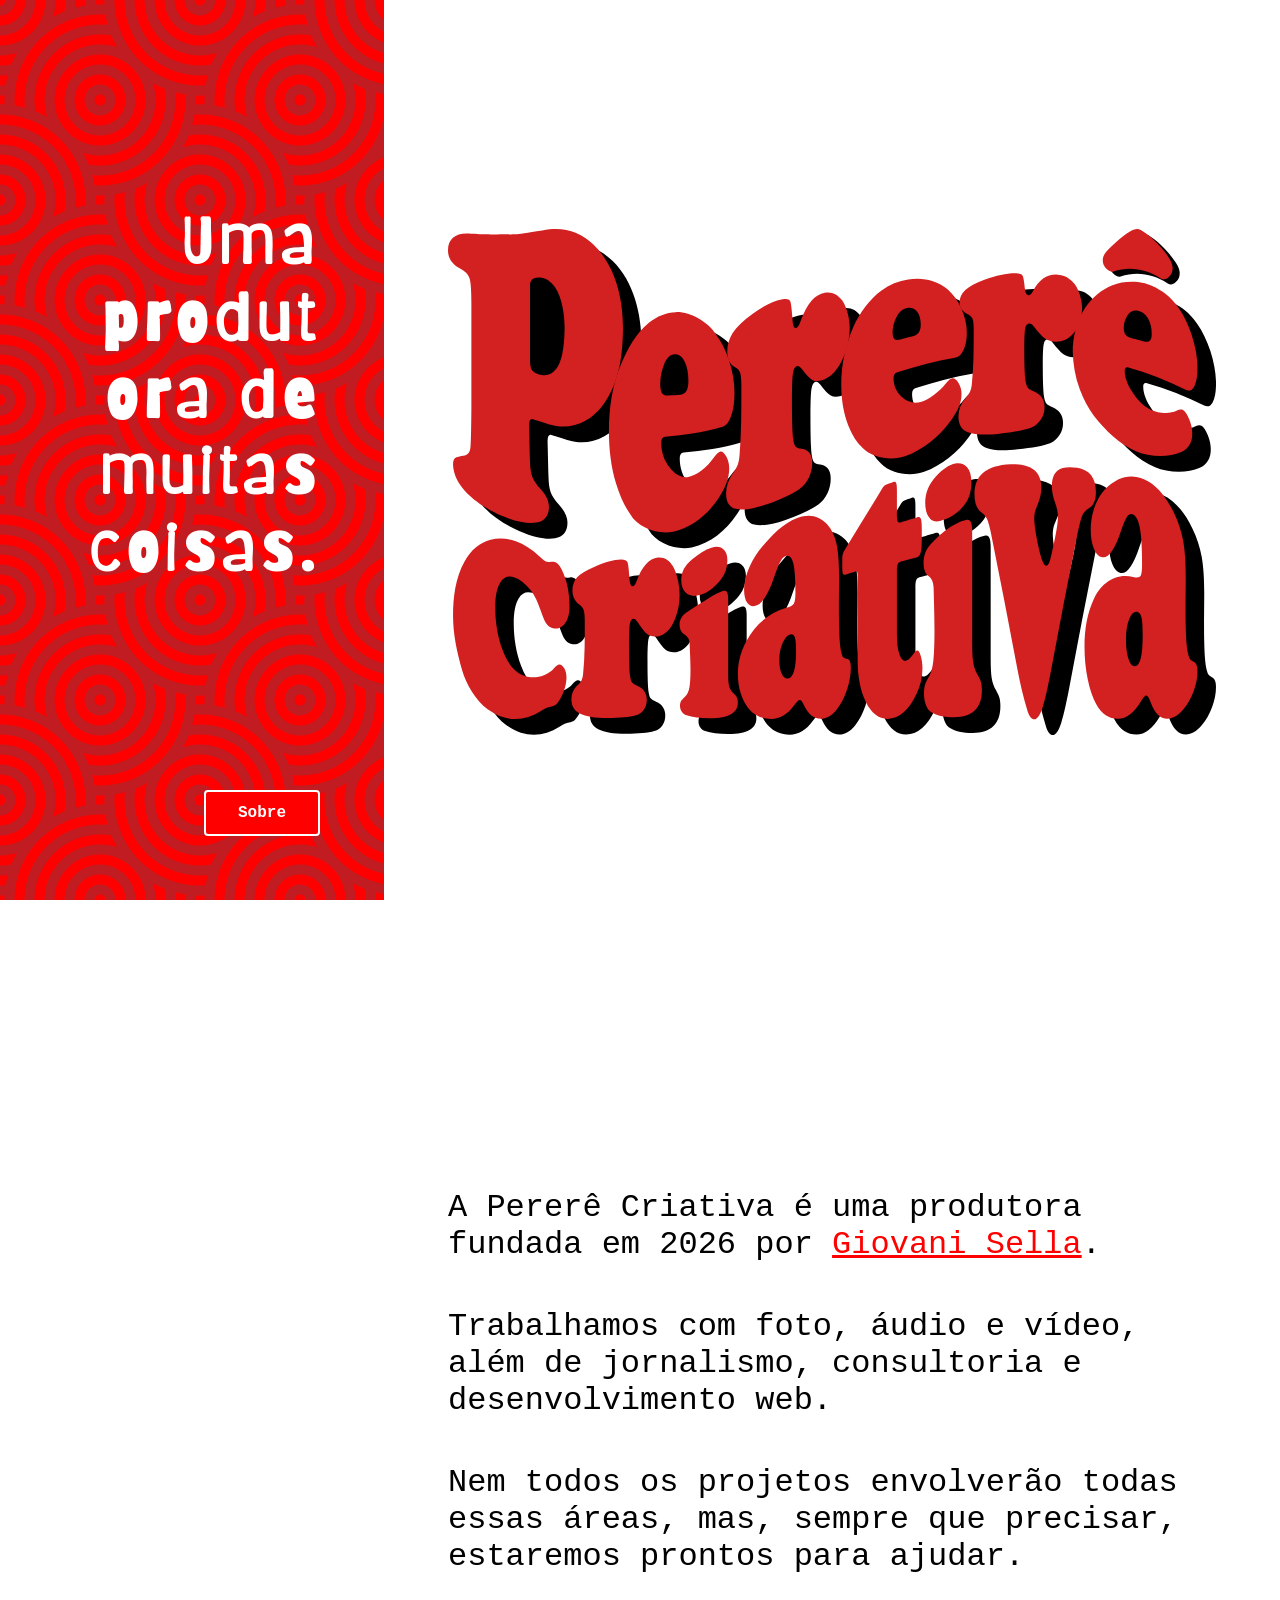
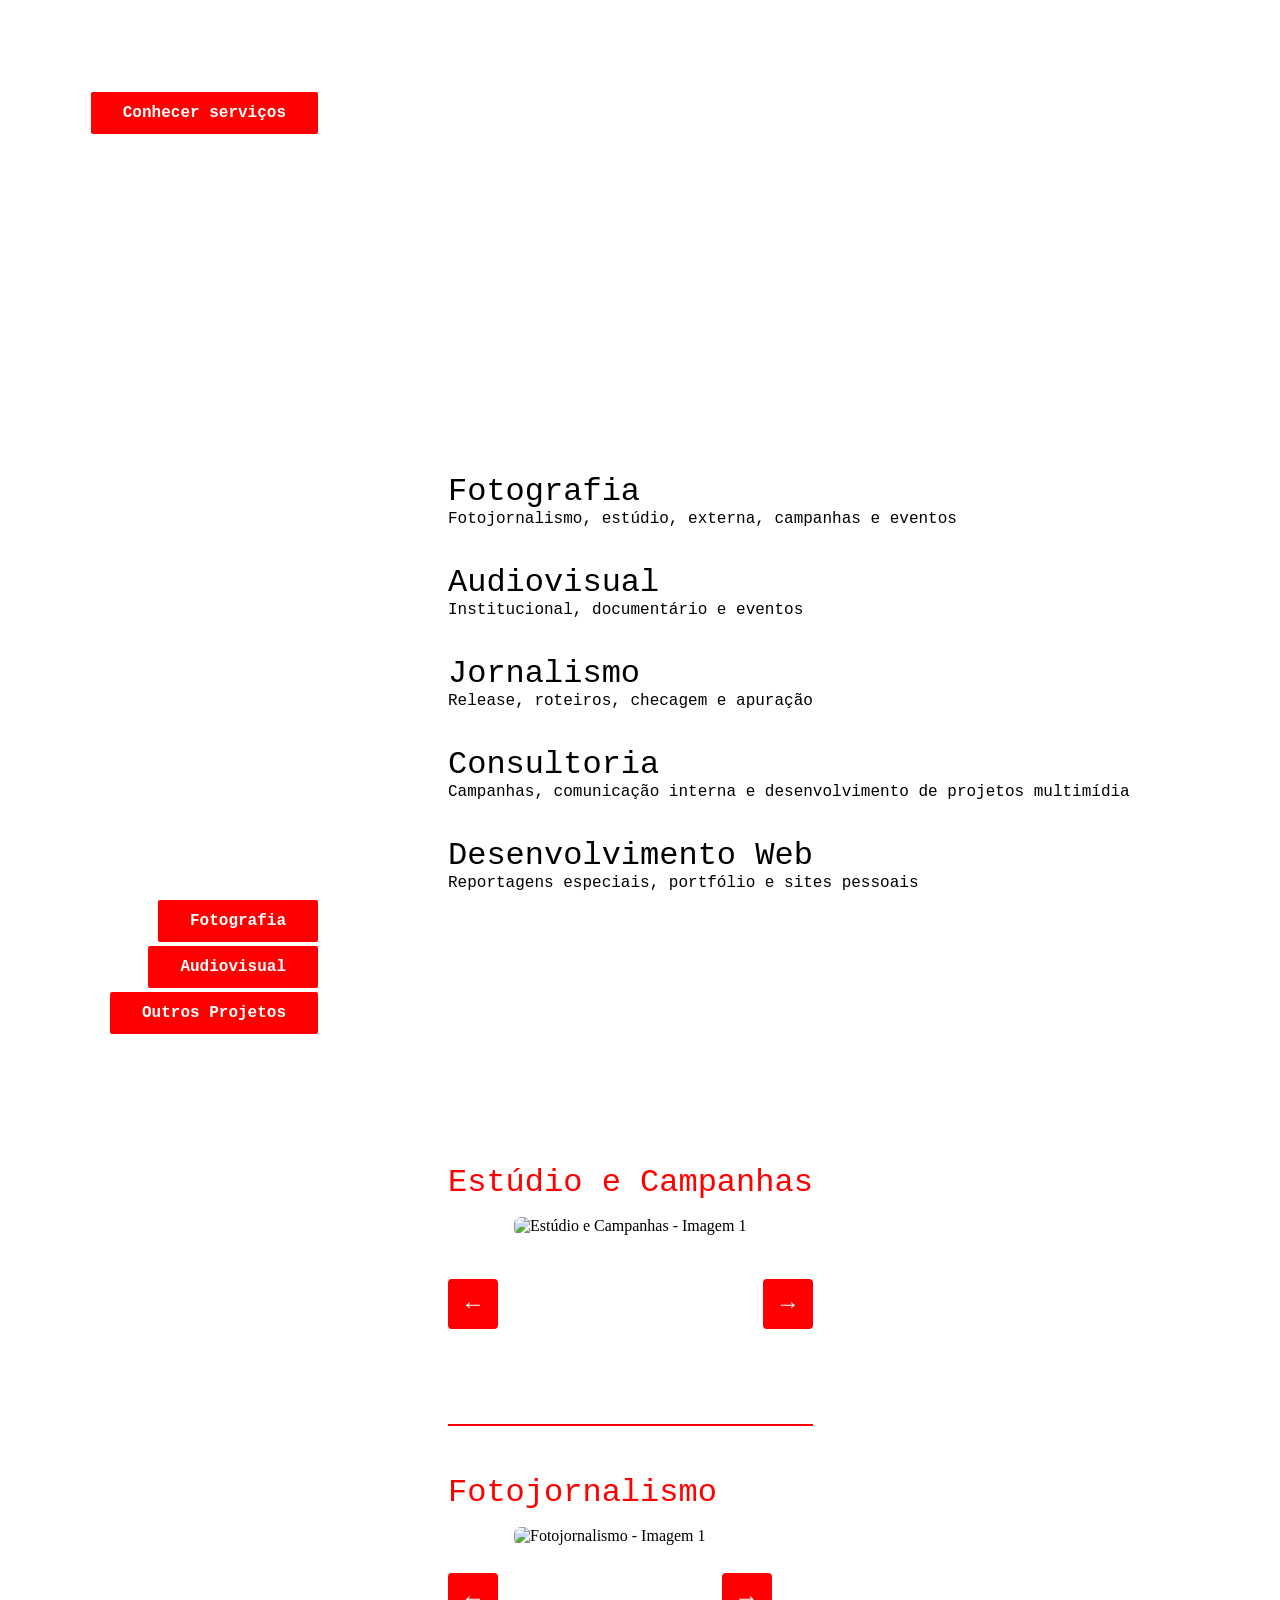
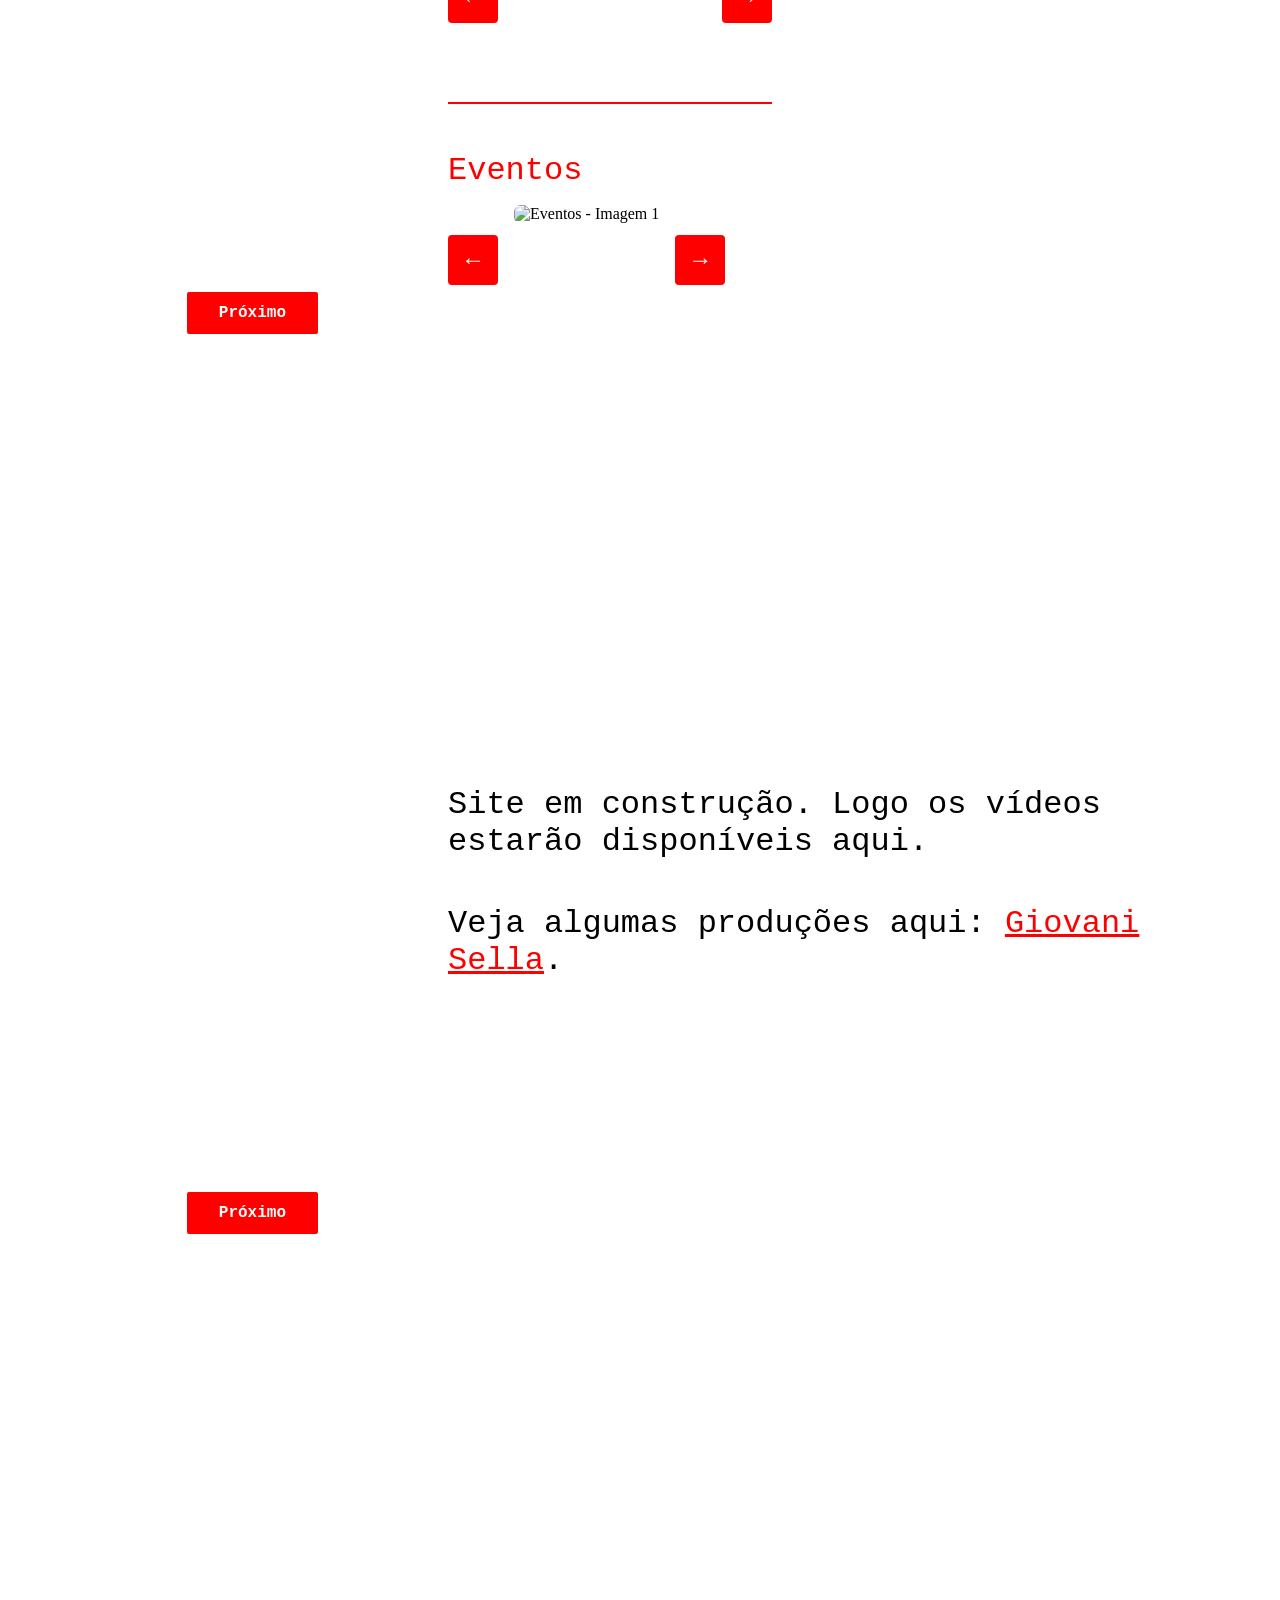
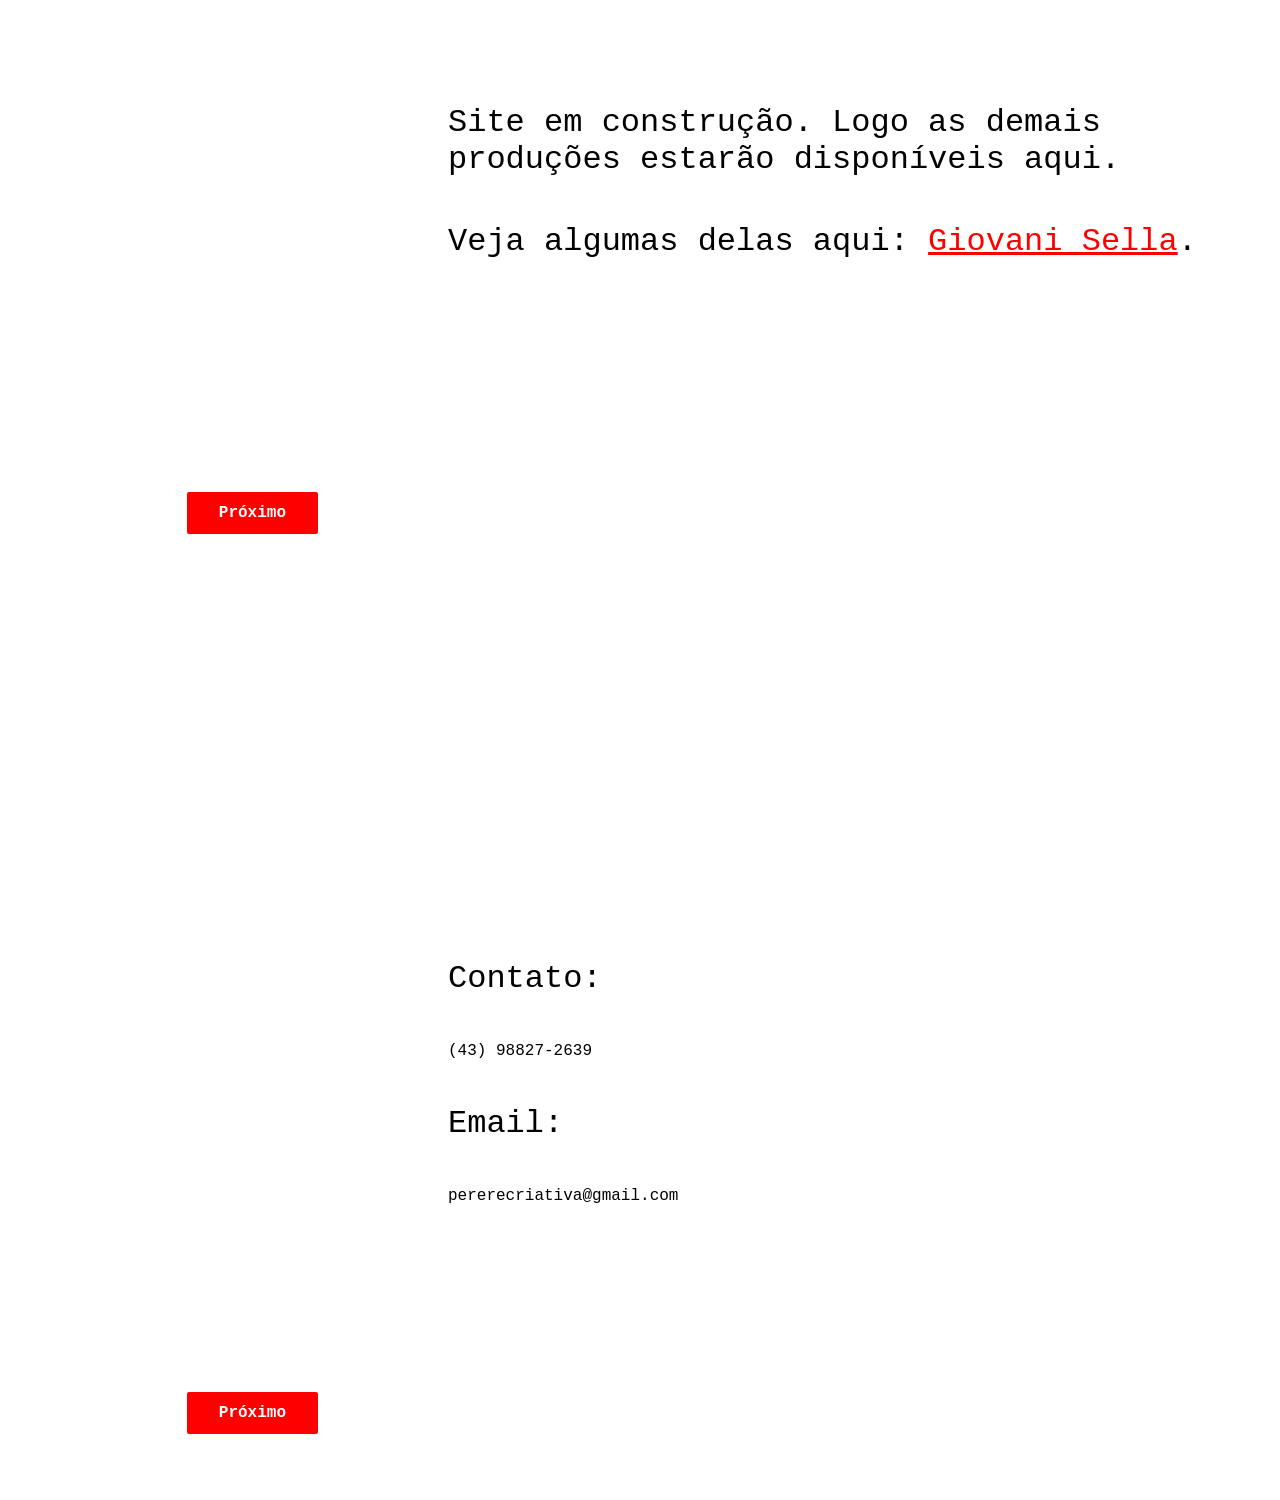
==== index.html @ 9a98af23 "aaaaa" ====
<!DOCTYPE html>

<html lang="pt">

<head>
    <meta charset="UTF-8">
    <meta name="viewport" content="width=device-width, initial-scale=1.0">
    <title>Pererê Criativa</title>

    <link rel="preconnect" href="https://fonts.googleapis.com">
    <link rel="preconnect" href="https://fonts.gstatic.com" crossorigin>
    <link
        href="https://fonts.googleapis.com/css2?family=Bangers&family=Barriecito&family=Geo:ital@0;1&family=Share+Tech&display=swap"
        rel="stylesheet">


    <link rel="stylesheet" href="/src/perere-style-home.css">
    <link rel="stylesheet" href="/src/perere-style-mobile.css">
</head>

<body>

    <!-- Elemento fixo com texturas -->
    <div id="textura-fixa"></div>

    <!-- Intro -->
    <section class="inicio" id="inicio">
        <div class="conteudo_completo">

            <div class="lado_esquerdo noMeio">
                <div class="texto_esquerdo">
                    <h1 class="anonymous-pro-bold">Uma produtora de muitas coisas.</h1>
                </div>
                <div class="acoes-bottom">
                    <a href="#Sobre" class="btn-proximo scrolly">Sobre</a>
                </div>
            </div>

            <div class="lado_direito noMeio">
                <img loading="eager" src="/midia/logo fundo transparente.svg" alt="" class="logo_1">

            </div>
        </div>

    </section>

    <!-- Sobre-->
    <section id="Sobre" class="secao">
        <div class="conteudo_completo">

            <div class="lado_esquerdo noInicio">
                <div class="texto_esquerdo">
                    <h1 class="anonymous-pro-bold">Sobre</h1>
                </div>
                <div class="acoes-bottom">
                    <a href="#Serviços" class="btn-proximo scrolly">Conhecer serviços</a>
                </div>
            </div>

            <div class="lado_direito noMeio spacado">
                <h2>
                    A Pererê Criativa é uma produtora fundada em 2026 por <a href="https://www.giovanisella.com.br"
                        target="_blank">Giovani Sella</a>.
                </h2>

                <h2>
                    Trabalhamos com foto, áudio e vídeo, além de jornalismo, consultoria e desenvolvimento web.
                </h2>

                <h2>
                    Nem todos os projetos envolverão todas essas áreas, mas, sempre que precisar, estaremos prontos para
                    ajudar.
                </h2>
            </div>
        </div>

    </section>

    <!-- Serviços-->
    <section id="Serviços" class="secao">
        <div class="conteudo_completo">

            <div class="lado_esquerdo noInicio">
                <div class="texto_esquerdo">
                    <h1 class="anonymous-pro-bold">Serviços</h1>
                </div>
                <div class="acoes-bottom">
                    <a href="#Fotografia" class="btn-proximo scrolly">Fotografia </a>
                </div>
                <div class="acoes-bottom">
                    <a href="#Audiovisual" class="btn-proximo scrolly">Audiovisual</a>
                </div>
                <div class="acoes-bottom">
                    <a href="#OutrosProjetos" class="btn-proximo scrolly">Outros Projetos</a>
                </div>
            </div>

            <div class="lado_direito noMeio">
                <h2>Fotografia</h2>
                <p>Fotojornalismo, estúdio, externa, campanhas e eventos</p>
                <span class="espaco"></span>

                <h2>Audiovisual</h2>
                <p>Institucional, documentário e eventos</p>
                <span class="espaco"></span>

                <h2>Jornalismo</h2>
                <p>Release, roteiros, checagem e apuração</p>
                <span class="espaco"></span>

                <h2>Consultoria</h2>
                <p>Campanhas, comunicação interna e desenvolvimento de projetos multimídia</p>
                <span class="espaco"></span>

                <h2>Desenvolvimento Web</h2>
                <p>Reportagens especiais, portfólio e sites pessoais</p>
            </div>
        </div>

    </section>

    <!--fotografia-->
    <!-- -->
    <section id="Fotografia" class="secao">
        <div class="conteudo_completo">

            <div class="lado_esquerdo noInicio">
                <div class="texto_esquerdo">
                    <h1 class="anonymous-pro-bold">Fotografia</h1>
                </div>
                <div class="acoes-bottom">
                    <a href="#Audiovisual" class="btn-proximo scrolly">Próximo</a>
                </div>
            </div>

            <div class="lado_direito">

                <div class="galeria-secao">
                    <h2>Estúdio e Campanhas</h2>


                    <div class="controles-galeria">
                        <button class="prev">←</button>
                        <button class="next">→</button>
                    </div>
                    <div class="gallery">
                        <div class="gallery-item active">
                            <img loading="eager"
                                src="https://picsum.photos/800/600?random=1" alt="Estúdio e Campanhas - Imagem 1">
                        </div>
                        <div class="gallery-item">
                            <img loading="eager"
                                src="https://picsum.photos/800/600?random=2" alt="Estúdio e Campanhas - Imagem 2">
                        </div>
                    </div>
                </div>

                <div class="galeria-secao">
                    <h2>Fotojornalismo</h2>
                    <div class="controles-galeria">
                        <button class="prev">←</button>
                        <button class="next">→</button>
                    </div>
                    <div class="gallery">
                        <div class="gallery-item active">
                            <img loading="eager"
                                src="https://picsum.photos/800/600?random=3" alt="Fotojornalismo - Imagem 1">
                        </div>
                        <div class="gallery-item">
                            <img loading="eager"
                                src="https://picsum.photos/800/600?random=4" alt="Fotojornalismo - Imagem 2">
                        </div>
                    </div>
                </div>

                <div class="galeria-secao">

                    <h2>Eventos</h2>
                    <div class="controles-galeria">
                        <button class="prev">←</button>
                        <button class="next">→</button>
                    </div>
                    <div class="gallery">
                        <div class="gallery-item active">
                            <img loading="eager"
                                src="https://picsum.photos/800/600?random=5" alt="Eventos - Imagem 1">
                        </div>
                        <div class="gallery-item">
                            <img loading="eager"
                                src="https://picsum.photos/800/600?random=6" alt="Eventos - Imagem 2">
                        </div>
                    </div>
                </div>

            </div>
        </div>
    </section>

    <!-- Audiovisual -->
    <section id="Audiovisual" class="secao">
        <div class="conteudo_completo">

            <div class="lado_esquerdo noInicio">
                <div class="texto_esquerdo">
                    <h1 class="anonymous-pro-bold">Audiovisual</h1>
                </div>
                <div class="acoes-bottom">
                    <a href="#Projetos" class="btn-proximo scrolly">Próximo</a>
                </div>
            </div>

            <div class="lado_direito noMeio spacado">
                <h2>
                    Site em construção. Logo os vídeos estarão disponíveis aqui.
                </h2>
                <h2>
                    Veja algumas produções aqui: <a href="https://www.giovanisella.com.br" target="_blank">Giovani
                        Sella</a>.
                </h2>
            </div>
        </div>
    </section>

    <!-- Outros Projetos-->

    <section id="OutrosProjetos" class="secao">
        <div class="conteudo_completo">

            <div class="lado_esquerdo noInicio">
                <div class="texto_esquerdo">
                    <h1 class="anonymous-pro-bold">Outros Projetos</h1>
                </div>
                <div class="acoes-bottom">
                    <a href="#Contato" class="btn-proximo scrolly">Próximo</a>
                </div>
            </div>

            <div class="lado_direito noMeio spacado">
                <h2>
                    Site em construção. Logo as demais produções estarão disponíveis aqui.
                </h2>
                <h2>
                    Veja algumas delas aqui: <a href="https://www.giovanisella.com.br" target="_blank">Giovani
                        Sella</a>.
                </h2>
            </div>
        </div>
    </section>

    <!-- Contato-->
    <section id="Contato" class="secao">
        <div class="conteudo_completo">

            <div class="lado_esquerdo noInicio">
                <div class="texto_esquerdo">
                    <h1 class="anonymous-pro-bold">Contato</h1>
                </div>
                <div class="acoes-bottom">
                    <a href="#inicio" class="btn-proximo scrolly">Próximo</a>
                </div>
            </div>

            <div class="lado_direito noMeio spacado">
                <h2>Contato: </h2>
                <p>(43) 98827-2639</p>
                <h2>Email:</h2>
                <p>pererecriativa@gmail.com</p>
            </div>
        </div>

    </section>

    <!--Script-->
    <script src="/src/perere-script.js"></script>

</body>
---- src/perere-style-home.css ----
:root {
    /* Cores principais da marca */
    --cor-primaria: #ff0000;
    --cor-secundaria: #c01c21;
    --cor-terciaria: #cc0008;
    --cor-quaternaria: #dd0004;

    /* Tipografia */
    --font-mono: "Anonymous Pro", monospace;
}

/* ========== Reset e Base ========== */
* {
    margin: 0;
    padding: 0;
    box-sizing: border-box;
}

html {
    margin: 0;
    padding: 0;
    scroll-snap-type: y proximity;
    scroll-padding-top: 4vh;
    scroll-behavior: smooth;
}

/* ========== Tipografia ========== */
/* Classes reutilizáveis para fonte Anonymous Pro */
.anonymous-pro-regular {
    font-family: var(--font-mono);
    font-weight: 400;
    font-style: normal;
}

.anonymous-pro-bold {
    font-family: var(--font-mono);
    font-weight: 700;
    font-style: normal;
}

.anonymous-pro-regular-italic {
    font-family: var(--font-mono);
    font-weight: 400;
    font-style: italic;
}

.anonymous-pro-bold-italic {
    font-family: var(--font-mono);
    font-weight: 700;
    font-style: italic;
}

.geo-regular {
    font-family: "Geo", sans-serif;
    font-weight: 400;
    font-style: normal;
}

.geo-regular-italic {
    font-family: "Geo", sans-serif;
    font-weight: 400;
    font-style: italic;
}

.share-tech-regular {
    font-family: "Share Tech", sans-serif;
    font-weight: 400;
    font-style: normal;
}

.barriecito-regular {
    font-family: "Barriecito", system-ui;
    font-weight: 400;
    font-style: normal;
}

.bangers-regular {
    font-family: "Bangers", system-ui;
    font-weight: 400;
    font-style: normal;
}


/* Estilos de títulos */
h1 {
    font-family: var(--font-mono);
    font-weight: 700;
    font-size: 3rem;
    color: #FFFFFF;
}

h2 {
    font-family: var(--font-mono);
    font-weight: 400;
    font-size: 2rem;
    color: #000000;
}

a {
    color: var(--cor-primaria);
    text-decoration: underline;

}

a:hover {
    color: var(--cor-secundaria);
}

p {
    font-family: var(--font-mono);
    font-weight: 200;
    font-size: 1rem;
    color: #000000;
}

/* Variações de fonte para h1 sincronizadas com texturas */
h1.fonte1 {
    font-size: 4rem;
    font-weight: 700;
    letter-spacing: -0.25rem;
    line-height: 1.2;
}

h1.fonte2 {
    font-family: "Barriecito", system-ui;
    font-size: 4rem;
    font-weight: 700;
    letter-spacing: 0.4rem;
    line-height: 1.2;
}

h1.fonte3 {
    font-family: "Bangers", system-ui;
    font-size: 4rem;
    font-weight: 700;
    letter-spacing: 0.6rem;
    line-height: 1.2;
}

h1.fonte4 {
    font-family: "Share Tech", sans-serif;
    font-size: 4rem;
    font-weight: 700;
    letter-spacing: 0.5rem;
    line-height: 1.2;
}

h1.fonte5 {
    font-family: "Geo", sans-serif;
    font-size: 4rem;
    font-weight: 700;
    letter-spacing: 0.5rem;
    line-height: 1.2;
    font-style: italic;
}

/* ========== Layout Geral ========== */
/* Container de seções */
.inicio,
.secao {
    display: flex;
    flex-direction: column;
    min-height: 100vh;
    scroll-snap-align: start;
    scroll-snap-stop: always;
}

/* Grid de conteúdo: 70% esquerdo + 30% direito */
.conteudo_completo {
    display: flex;
    flex-direction: row;
    width: 100%;
    height: 100%;
}

/* Centralização de conteúdo: vertical (no meio) ou início */
.noMeio {
    justify-content: center;
}

.noInicio {
    justify-content: flex-start;
}

.spacado {
    gap: 5vh;
}

.espaco {
    height: 4vh;
}

/* ========== Lado Esquerdo (30%) ========== */
.lado_esquerdo {
    flex: 0 0 auto;
    width: 30%;
    height: 100%;
    min-height: 100vh;
    display: flex;
    flex-direction: column;
    justify-content: space-between;
    align-items: flex-end;
    text-align: right;
    padding-left: 5%;
    padding-right: 5%;
    padding-bottom: 5%;
    position: relative;
    z-index: 1;
    background: transparent;
    pointer-events: auto;
}

/* Container de texto (traz o texto à frente da textura fixa) */
.texto_esquerdo {
    display: flex;
    flex-direction: column;
    justify-content: center;
    align-items: flex-end;
    flex: 1;
    position: relative;
    z-index: 1;
    max-width: 100%;
    width: 100%;
    overflow: hidden;
}

.texto_esquerdo h1 {
    max-width: 100%;
    word-wrap: break-word;
    overflow-wrap: break-word;
}

/* Container de ações no rodapé do lado esquerdo */
.acoes-bottom {
    display: flex;
    gap: 1rem;
    align-items: center;
    justify-content: flex-end;
    position: relative;
    z-index: 2;
    pointer-events: auto;
}

/* Botão de navegacião */
.btn-proximo {
    padding: 0.75rem 2rem;
    background-color: var(--cor-primaria);
    color: #FFFFFF;
    text-decoration: none;
    font-family: var(--font-mono);
    font-weight: 700;
    font-size: 1rem;
    border: 2px solid #FFFFFF;
    border-radius: 4px;
    cursor: pointer;
    transition: background-color 0.3s ease, color 0.3s ease, transform 0.3s ease;
    display: inline-block;
    pointer-events: auto;
    z-index: 2;
}

.btn-proximo:hover {
    background-color: #FFFFFF;
    color: var(--cor-primaria);
    transform: scale(1.05);
}

/* ========== Lado Direito (70%) ========== */
.lado_direito {
    flex: 0 0 auto;
    width: 70%;
    height: 100%;
    min-height: 100vh;
    display: flex;
    flex-direction: column;
    align-items: flex-start;
    text-align: left;
    padding-right: 5%;
    padding-left: 5%;
    padding-top: 5%;
    position: relative;
    z-index: 1;
    background-color: #FFFFFF;
}

/* ========== Background Fixo ========== */
/* Elemento que mantém a textura fixa enquanto página faz scroll */
#textura-fixa {
    position: fixed;
    top: 0;
    left: 0;
    width: 100vw;
    height: 100vh;
    z-index: -1;
    pointer-events: none;
}

/* ========== Texturas (Padrões 1-5) ========== */
/* Define variáveis CSS e padrão de fundo para #textura-fixa */

.textura1 {

    --s: 30px;
    /* control the size*/
    --c1: var(--cor-primaria);
    --c2: var(--cor-secundaria);

    --_s: 37.5% 12.5% at 62.5%;
    --_g: 34% 99%, #0000 101%;
    --g1: radial-gradient(var(--_s) 100%, #0000 32%, var(--c1) var(--_g));
    --g2: radial-gradient(var(--_s) 0, #0000 32%, var(--c1) var(--_g));
    --g3: radial-gradient(var(--_s) 100%, #0000 32%, var(--c2) var(--_g));
    --g4: radial-gradient(var(--_s) 0, #0000 32%, var(--c2) var(--_g));
    background:
        var(--g1),
        var(--g2) 0 calc(3*var(--s)),
        var(--g3) var(--s) calc(3*var(--s)),
        var(--g4) var(--s) calc(6*var(--s)),
        var(--g1) calc(2*var(--s)) calc(6*var(--s)),
        var(--g2) calc(2*var(--s)) calc(9*var(--s)),
        var(--g3) calc(3*var(--s)) calc(9*var(--s)),
        var(--g4) calc(3*var(--s)) 0,
        repeating-linear-gradient(var(--c1) 0 25%, var(--c2) 0 50%);
    background-size: calc(4*var(--s)) calc(12*var(--s));

}

.textura2 {
    --s: 200px;
    --_g: var(--cor-primaria) 0% 5%, var(--cor-secundaria) 6% 15%, var(--cor-primaria) 16% 25%, var(--cor-secundaria) 26% 35%, var(--cor-primaria) 36% 45%,
        var(--cor-secundaria) 46% 55%, var(--cor-primaria) 56% 65%, var(--cor-secundaria) 66% 75%, var(--cor-primaria) 76% 85%, var(--cor-secundaria) 86% 95%, #0000 96%;
    background:
        radial-gradient(50% 50% at 100% 0, var(--_g)),
        radial-gradient(50% 50% at 0 100%, var(--_g)),
        radial-gradient(50% 50%, var(--_g)),
        radial-gradient(50% 50%, var(--_g)) calc(var(--s)/2) calc(var(--s)/2) var(--cor-primaria);
    background-size: var(--s) var(--s);
}

.textura3 {
    --s: 100px;
    --_g: var(--cor-primaria) 90deg, #0000 90.5deg;
    background:
        conic-gradient(from -45deg, var(--_g)),
        conic-gradient(from 135deg, var(--_g)) calc(var(--s)/2) 0,
        var(--cor-secundaria);
    background-size: var(--s) var(--s);
}

.textura4 {
    --s: 100px;
    --_g: var(--cor-quaternaria) 0 120deg, #0000 0;
    background:
        conic-gradient(from -60deg at 50% calc(100%/3), var(--_g)),
        conic-gradient(from 120deg at 50% calc(200%/3), var(--_g)),
        conic-gradient(from 60deg at calc(200%/3), var(--cor-quaternaria) 60deg, var(--cor-secundaria) 0 120deg, #0000 0),
        conic-gradient(from 180deg at calc(100%/3), var(--cor-primaria) 60deg, var(--_g)),
        linear-gradient(90deg, var(--cor-primaria) calc(100%/6), var(--cor-secundaria) 0 50%,
            var(--cor-primaria) 0 calc(500%/6), var(--cor-secundaria) 0);
    background-size: calc(1.732 * var(--s)) var(--s);
}

.textura5 {
    --s: 220px;
    /* control the size*/
    --c1: var(--cor-primaria);
    --c2: var(--cor-secundaria);

    --_g: var(--s) var(--s) radial-gradient(var(--c1) 17%, var(--c2) 18% 35%, #0000 36.5%);
    background:
        calc(var(--s)/-4) calc(var(--s)/-4)/var(--_g),
        calc(var(--s)/ 4) calc(var(--s)/ 4)/var(--_g),
        radial-gradient(var(--c2) 34%, var(--c1) 36% 68%, #0000 70%) 0 0/calc(var(--s)/2) calc(var(--s)/2),
        repeating-linear-gradient(45deg, var(--c1) -12.5% 12.5%, var(--c2) 0 37.5%) 0 0/var(--s) var(--s);
}

/* ========== GALERIA ========== */

.galeria-secao {
    display: flex;
    flex-direction: column;
    gap: 1rem;
    margin-bottom: 3rem;
    border-bottom: 2px solid var(--cor-primaria);
    padding-bottom: 2rem;
}

.galeria-secao:last-child {
    border-bottom: none;
}

.galeria-secao h2 {
    color: var(--cor-primaria);
}

/* seção da galeria com botões aos lados */

.galeria-secao {
    display: grid;
    grid-template-columns: auto 1fr auto;
    grid-template-rows: auto 1fr;
    align-items: center;
    gap: 1rem;
}

.galeria-secao h2 {
    grid-column: 1 / -1;
}

/* controles */

.controles-galeria {
    display: contents;
}

.controles-galeria button {
    background: var(--cor-primaria);
    color: white;
    border: none;
    padding: 0.5rem 1rem;
    cursor: pointer;
    border-radius: 4px;
    font-size: 1.5rem;
    display: flex;
    align-items: center;
    justify-content: center;
    width: 50px;
    height: 50px;
}

.controles-galeria button:hover {
    background: var(--cor-secundaria);
}

.prev {
    grid-column: 1;
    grid-row: 2;
}

.next {
    grid-column: 3;
    grid-row: 2;
}

/* container da galeria */

.gallery {
    position: relative;
    width: 100%;
    aspect-ratio: 4/3;
    overflow: hidden;
    border-radius: 6px;
    grid-column: 2;
    grid-row: 2;
}

/* cada imagem */

.gallery-item {
    position: absolute;
    inset: 0;
    opacity: 0;
    transition: opacity 0.4s ease;
    will-change: opacity;
}

.gallery-item.active {
    opacity: 1;
    position: relative;
}

/* imagem */

.gallery-item img {
    width: 100%;
    height: 100%;
    object-fit: cover;
    border-radius: 6px;
}

/* ========== Seção Fotografia Expandida ========== */
/* Permet que apenas a seção Fotografia cresça além de 100vh */
#Fotografia {
    height: auto;
    min-height: 100vh;
}

#Fotografia .conteudo_completo {
    height: auto;
    min-height: 100%;
}

#Fotografia .lado_direito {
    height: auto;
    min-height: 100%;
}
---- src/perere-style-mobile.css ----
/* perere-style-mobile.css - Adaptação para Mobile */
/* Inclui este arquivo APÓS perere-style-home.css para manter todas as características em mobile */

@media (max-width: 768px) {
    
    /* ========== Reset para Mobile ========== */
    html {
        scroll-padding-top: 0;
    }

    /* ========== Seções e Layout ========== */
    .inicio,
    .secao {
        height: 100vh;
        min-height: 100vh;
        display: flex;
        flex-direction: column;
        justify-content: flex-start;
        padding-top: 0;
    }

    .conteudo_completo {
        flex-direction: row !important;
        width: 100%;
        height: auto;
        padding: 0;
        gap: 0;
    }

    /* ========== Lado Esquerdo e Direito ========== */
    .lado_esquerdo {
        width: 40% !important;
        height: 100vh;
        text-align: right;
        align-items: flex-end;
        justify-content: flex-start;
    }

    .lado_direito {
        width: 60% !important;
        height: 100vh;
        background-color: #FFFFFF;
        text-align: left;
        align-items: flex-start;
    }

    /* ========== Texto Esquerdo ========== */
    .texto_esquerdo {
        flex-direction: column;
        justify-content: center;
        align-items: flex-end;
        text-align: right;
        width: 100%;
        margin-bottom: 0;
    }

    /* ========== Tipografia em Mobile ========== */
    h1 {
        font-size: 1.8rem !important;
        line-height: 1.2 !important;
        letter-spacing: 0.1rem !important;
        word-break: break-word;
    }

    h1.fonte1 {
        font-size: 1.5rem !important;
    }

    h1.fonte2 {
        font-size: 1.5rem !important;
        letter-spacing: 0rem !important;
    }

    h1.fonte3 {
        font-size: 1.8rem !important;
        letter-spacing: 0rem !important;
    }

    h1.fonte4 {
        font-size: 1.6rem !important;
        letter-spacing: 0rem !important;
    }z

    h1.fonte5 {
        font-size: 1.5rem !important;
        letter-spacing: 0rem !important;
    }

    h2 {
        font-size: 1.5rem !important;
        margin-bottom: 1rem;
    }

    p {
        font-size: 0.9rem !important;
        line-height: 1.6;
        max-width: 100%;
    }

    /* ========== Ações e Botões ========== */
    .acoes-bottom {
        flex-direction: column;
        gap: 0rem;
        width: fit-content;
        justify-content: center;
        align-items: center;
        margin: 1.5rem 0;
    }

    .btn-proximo {
        width: fit-content;
        padding: 1rem 1.5rem !important;
        font-size: 0.75rem !important;
        border-radius: 6px;
    }

    /* ========== Esconder Botões na Seção Serviços ========== */
    #Serviços .acoes-bottom {
        display: none;
    }

    /* ========== Logo ========== */
    .logo_1 {
        width: 70vw;
        max-width: 250px;
        height: auto;
        margin: 0 auto 1.5rem auto;
        display: block;
    }

    /* ========== Espaçamento ========== */
    .espaco {
        height: 1rem;
    }

    .noMeio,
    .noInicio,
    .spacado {
        gap: 0rem !important;
    }

    /* ========== Galeria em Mobile ========== */
    .galeria-secao {
        width: 100%;
        padding: 1rem 0;
        margin-bottom: 1.5rem;
        gap: 0rem;
        border-bottom: 2px solid var(--cor-primaria);
        padding-bottom: 1.5rem;
    }

    .galeria-secao h2 {
        text-align: center;
        margin-bottom: 1rem;
    }

    /* Container da galeria */
    .gallery {
        width: 100%;
        aspect-ratio: 1;
        border-radius: 8px;
    }

    /* Imagem da galeria */
    .gallery-item img {
        width: 100%;
        height: 100%;
        object-fit: cover;
        border-radius: 8px;
    }

    /* Controles de galeria */
    .controles-galeria {
        display: flex;
        justify-content: center;
        gap: 1rem;
        margin-bottom: 1rem;
    }

    .controles-galeria button {
        padding: 0.6rem 1rem !important;
        font-size: 1.2rem;
        border-radius: 6px;
        transition: all 0.3s ease;
    }

    .controles-galeria button:active {
        transform: scale(0.95);
    }

    /* ========== Seção Fotografia ========== */
    #Fotografia {
        height: auto;
        min-height: 100vh;
    }

    #Fotografia .conteudo_completo {
        height: auto;
    }

    #Fotografia .lado_direito {
        height: auto;
    }

    /* ========== Links ========== */
    a {
        text-decoration: underline;
        transition: all 0.3s ease;
    }

    a:active {
        opacity: 0.7;
    }

    /* ========== Background Fixo ========== */
    #textura-fixa {
        position: fixed;
        top: 0;
        left: 0;
        width: 100vw;
        height: 100vh;
        z-index: -1;
        pointer-events: none;
    }

    /* ========== Texturas Otimizadas para Mobile ========== */
    /* Mantém as texturas mas um pouco reduzidas em tamanho */
    
    .textura1 {
        --s: 20px;
    }

    .textura2 {
        --s: 150px;
    }

    .textura3 {
        --s: 60px;
    }

    .textura4 {
        --s: 60px;
    }

    .textura5 {
        --s: 150px;
    }

}

@media (max-width: 480px) {
    
    /* ========== Ajustes para Telas Muito Pequenas ========== */
    
    .conteudo_completo {
        padding: 0.75rem 0.5rem;
        gap: 0rem;
    }

    .lado_esquerdo {
        width: 40% !important;
        padding-left: 1.5% !important;
        padding-right: 1.5% !important;
    }

    .lado_direito {
        width: 60% !important;
        padding-right: 2% !important;
        padding-left: 1.5% !important;
    }

    h1 {
        font-size: 1.4rem !important;
        line-height: 1.2 !important;
        letter-spacing: 0.05rem !important;
    }

    h1.fonte1 {
        font-size: 1.4rem !important;
        line-height: 1.2 !important;
        letter-spacing: 0rem !important;
    }

    h1.fonte2 {
        font-size: 1.4rem !important;
        line-height: 1.2 !important;
        letter-spacing: 0.2rem !important;
    }

    h1.fonte3 {
        font-size: 1.4rem !important;
        line-height: 1.2 !important;
        letter-spacing: 0.29rem !important;
    }

    h1.fonte4 {
        font-size: 1.4rem !important;
        line-height: 1.2 !important;
        letter-spacing: 0.25rem !important;
    }

    h1.fonte5 {
        font-size: 1.4rem !important;
        line-height: 1.2 !important;
        letter-spacing: 0.18em !important;
    }

    h2 {
        font-size: 1.2rem !important;
    }

    p {
        font-size: 0.85rem !important;
    }

    .btn-proximo {
        padding: 0.75rem 1rem !important;
        font-size: 0.65rem !important;
    }

    .logo_1 {
        width: 70vw;
        max-width: 150px;
    }

    .gallery {
        aspect-ratio: 1;
    }

    .controles-galeria {
        gap: 0.8rem;
    }

    .controles-galeria button {
        padding: 0.5rem 0.8rem !important;
        font-size: 1rem;
    }

    /* ========== Esconder Botões na Seção Serviços ========== */
    #Serviços .acoes-bottom {
        display: none;
    }

}
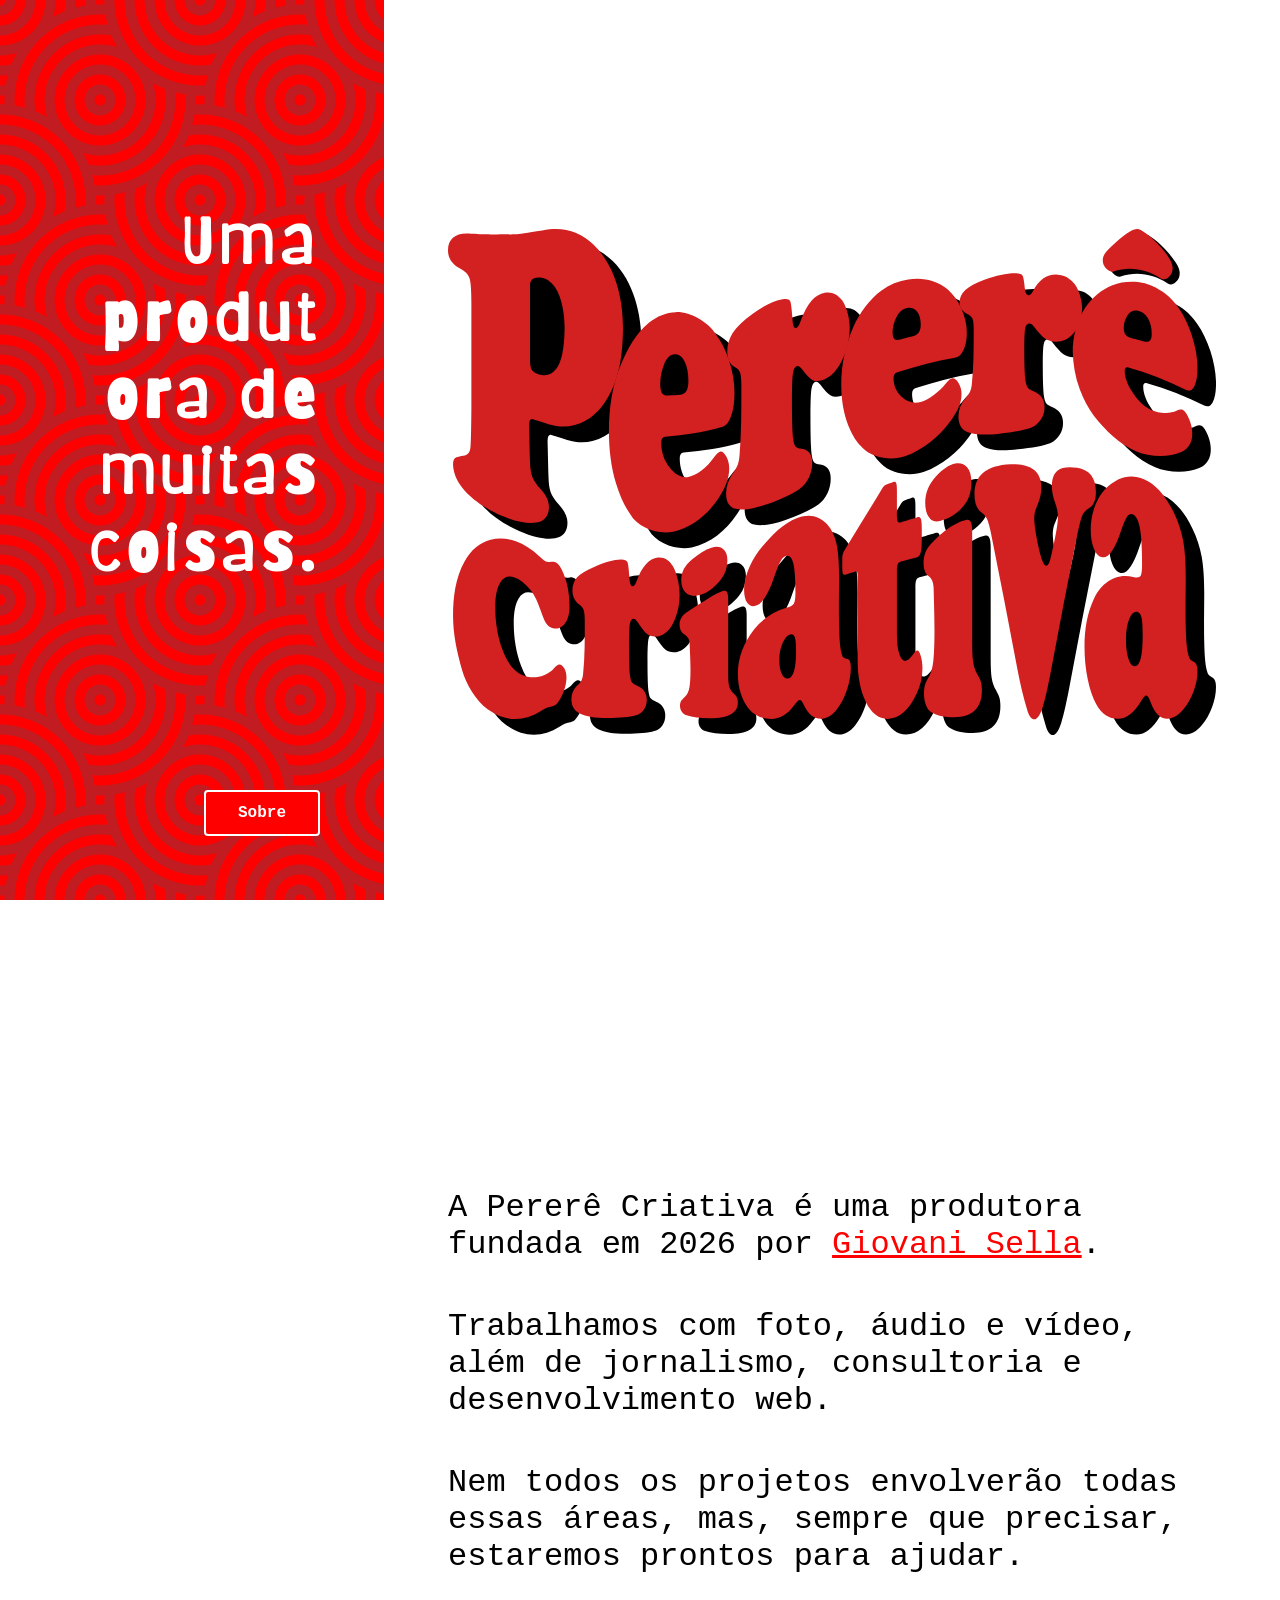
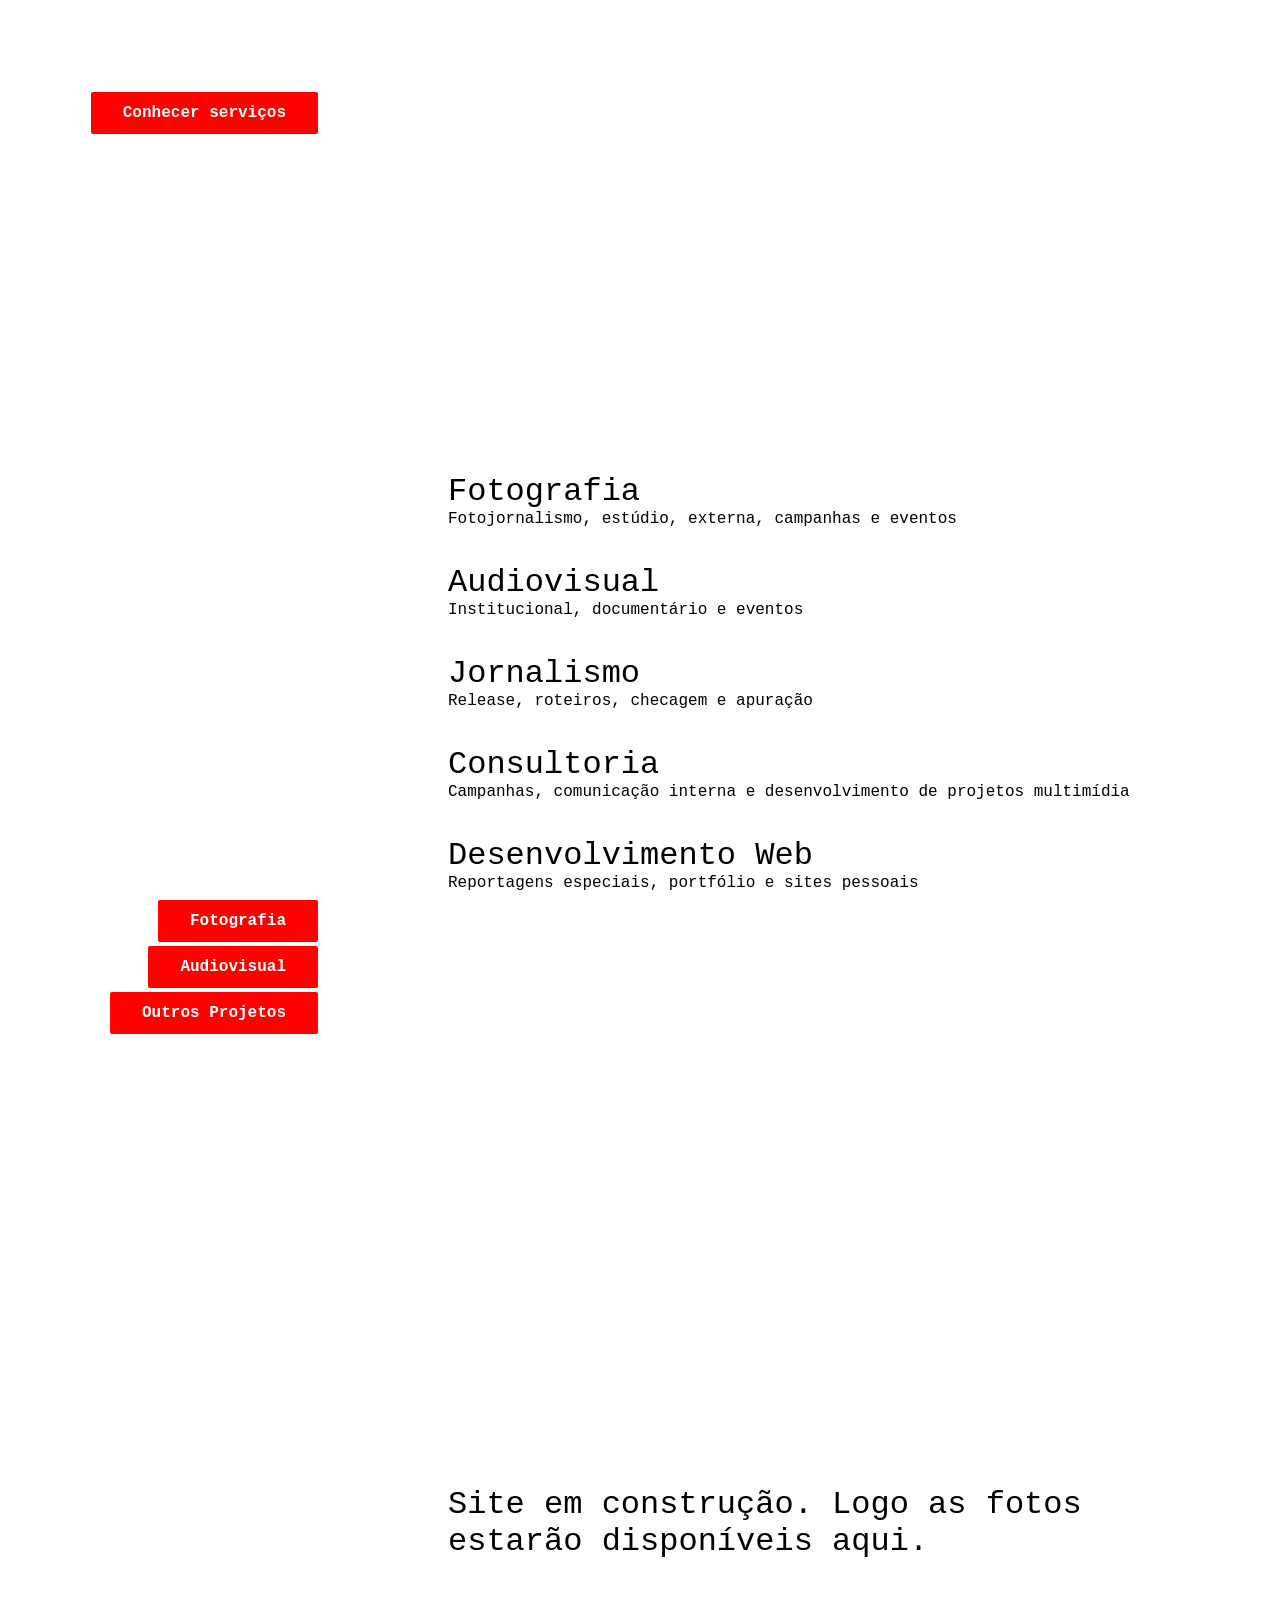
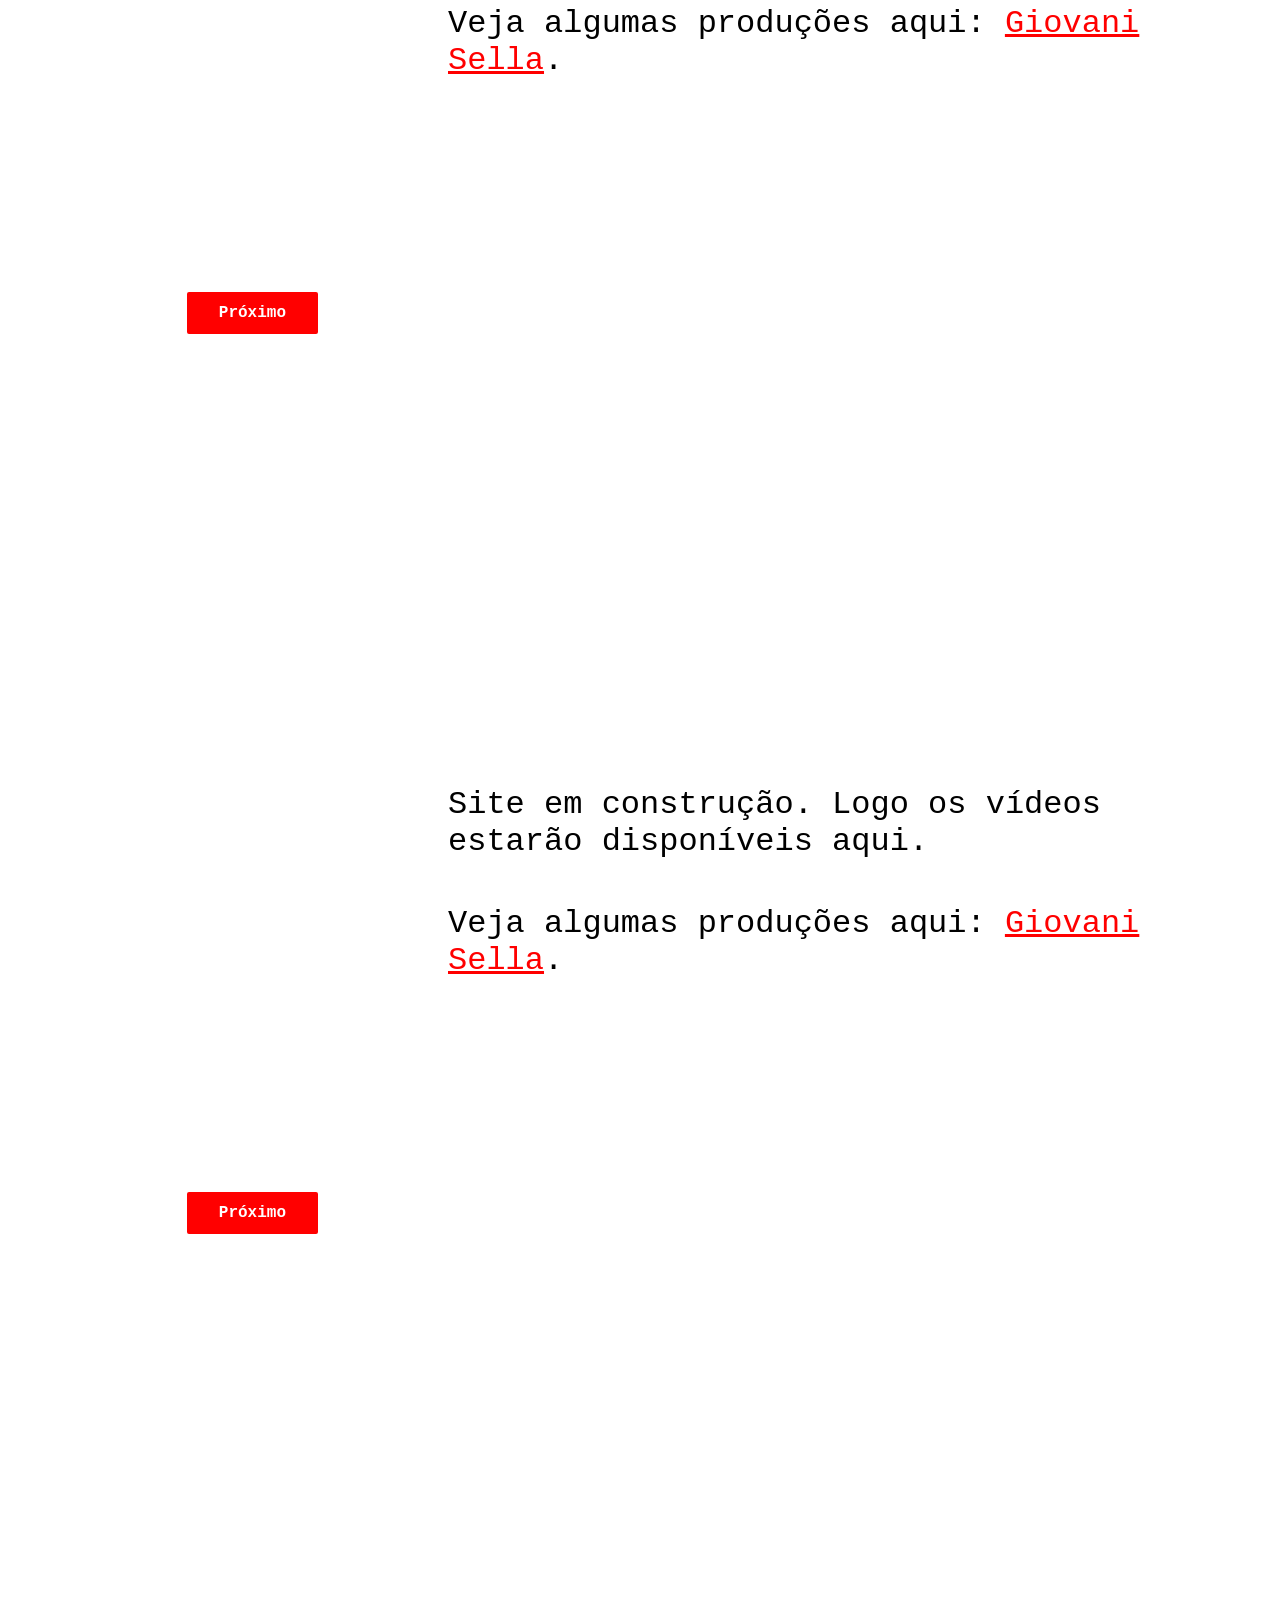
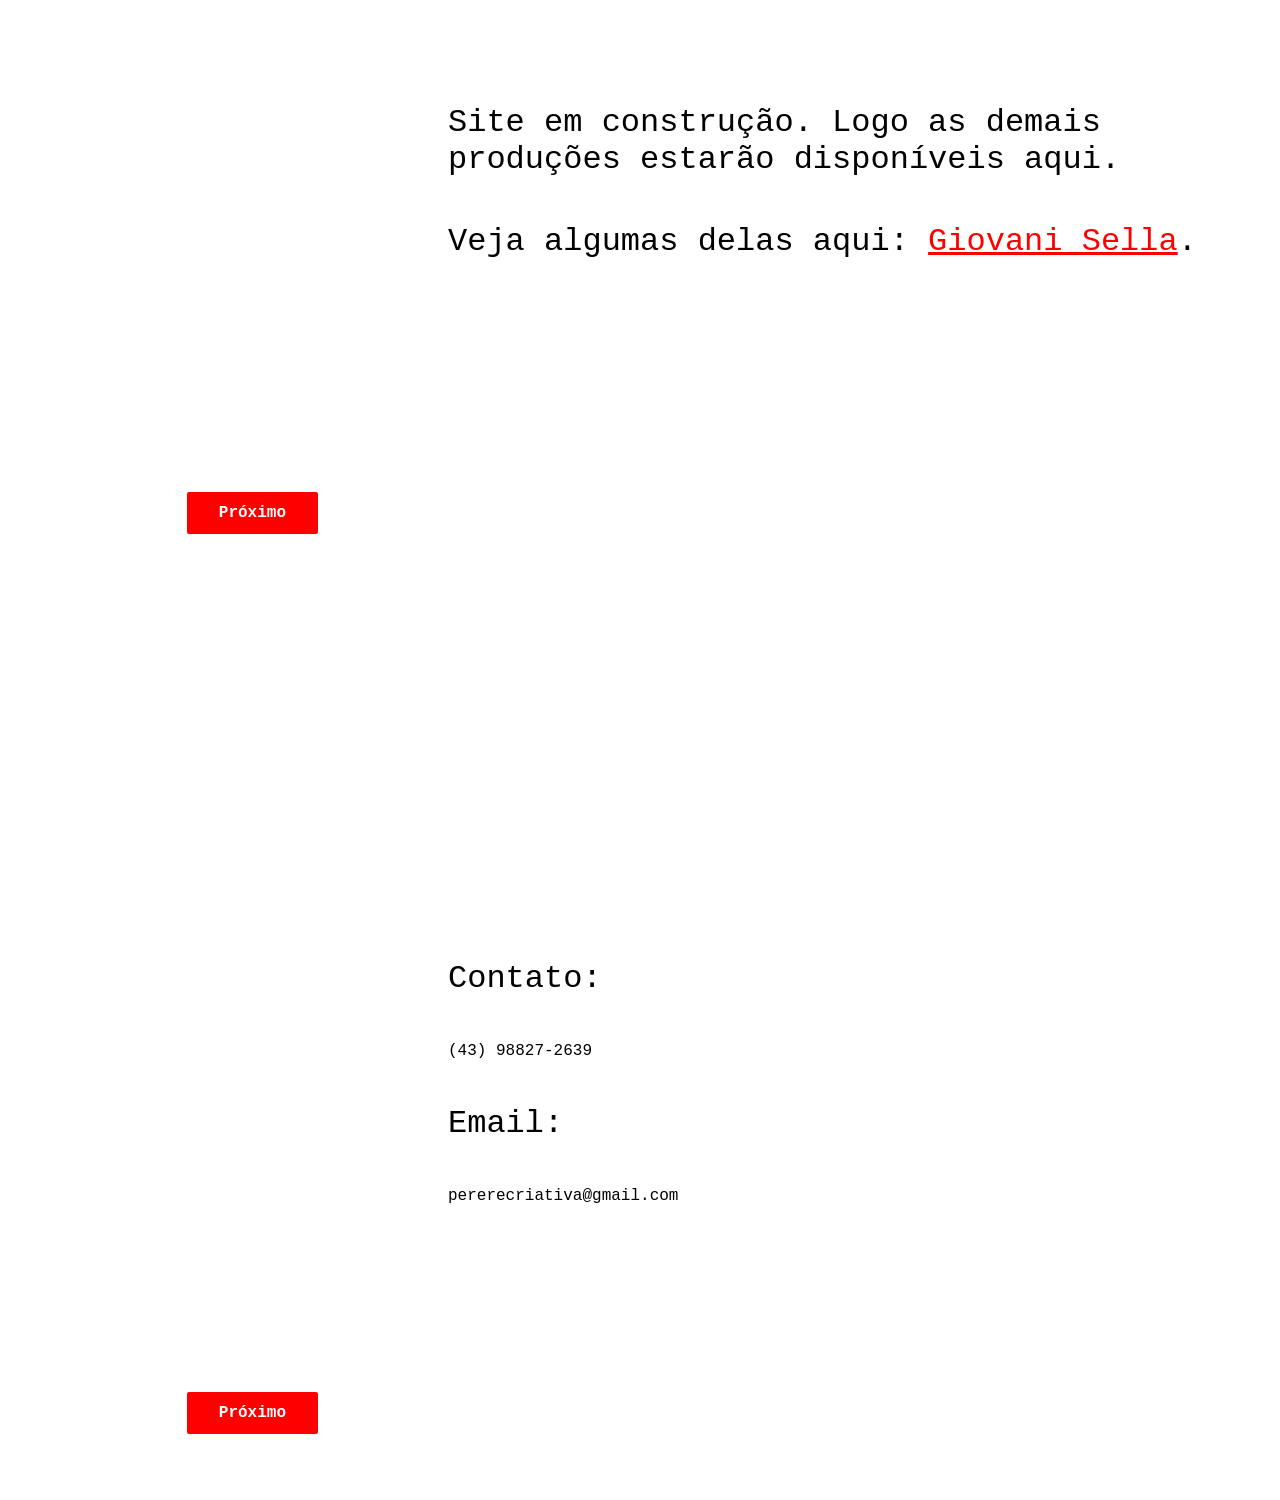
==== commit 546248e3: "Pronto" ====
--- a/index.html
+++ b/index.html
@@ -14,8 +14,8 @@
         rel="stylesheet">
 
 
-    <link rel="stylesheet" href="/src/perere-style-home.css">
-    <link rel="stylesheet" href="/src/perere-style-mobile.css">
+    <link rel="stylesheet" href="perere-style-home.css">
+    <link rel="stylesheet" href="perere-style-mobile.css">
 </head>
 
 <body>
@@ -120,7 +120,7 @@
     </section>
 
     <!--fotografia-->
-    <!-- -->
+
     <section id="Fotografia" class="secao">
         <div class="conteudo_completo">
 
@@ -133,8 +133,15 @@
                 </div>
             </div>
 
-            <div class="lado_direito">
-
+            <div class="lado_direito noMeio spacado">
+                <h2>
+                    Site em construção. Logo as fotos estarão disponíveis aqui.
+                </h2>
+                <h2>
+                    Veja algumas produções aqui: <a href="https://www.giovanisella.com.br" target="_blank">Giovani
+                        Sella</a>.
+                </h2>
+                <!-- 
                 <div class="galeria-secao">
                     <h2>Estúdio e Campanhas</h2>
 
@@ -146,11 +153,11 @@
                     <div class="gallery">
                         <div class="gallery-item active">
                             <img loading="eager"
-                                src="https://picsum.photos/800/600?random=1" alt="Estúdio e Campanhas - Imagem 1">
+                                src="https://drive.google.com/file/d/1406xx99EweDE6_fYvugiMb5ku8O7VQXi/view" alt="Estúdio e Campanhas - Imagem 1">
                         </div>
                         <div class="gallery-item">
                             <img loading="eager"
-                                src="https://picsum.photos/800/600?random=2" alt="Estúdio e Campanhas - Imagem 2">
+                                src="https://drive.google.com/file/d/1406xx99EweDE6_fYvugiMb5ku8O7VQXi/view" alt="Estúdio e Campanhas - Imagem 2">
                         </div>
                     </div>
                 </div>
@@ -191,7 +198,7 @@
                         </div>
                     </div>
                 </div>
-
+                -->
             </div>
         </div>
     </section>
@@ -271,6 +278,6 @@
     </section>
 
     <!--Script-->
-    <script src="/src/perere-script.js"></script>
+    <script src="/perere-script.js"></script>
 
 </body>
--- a/perere-style-home.css
+++ b/perere-style-home.css
@@ -0,0 +1,496 @@
+:root {
+    /* Cores principais da marca */
+    --cor-primaria: #ff0000;
+    --cor-secundaria: #c01c21;
+    --cor-terciaria: #cc0008;
+    --cor-quaternaria: #dd0004;
+
+    /* Tipografia */
+    --font-mono: "Anonymous Pro", monospace;
+}
+
+/* ========== Reset e Base ========== */
+* {
+    margin: 0;
+    padding: 0;
+    box-sizing: border-box;
+}
+
+html {
+    margin: 0;
+    padding: 0;
+    scroll-snap-type: y proximity;
+    scroll-padding-top: 4vh;
+    scroll-behavior: smooth;
+}
+
+/* ========== Tipografia ========== */
+/* Classes reutilizáveis para fonte Anonymous Pro */
+.anonymous-pro-regular {
+    font-family: var(--font-mono);
+    font-weight: 400;
+    font-style: normal;
+}
+
+.anonymous-pro-bold {
+    font-family: var(--font-mono);
+    font-weight: 700;
+    font-style: normal;
+}
+
+.anonymous-pro-regular-italic {
+    font-family: var(--font-mono);
+    font-weight: 400;
+    font-style: italic;
+}
+
+.anonymous-pro-bold-italic {
+    font-family: var(--font-mono);
+    font-weight: 700;
+    font-style: italic;
+}
+
+.geo-regular {
+    font-family: "Geo", sans-serif;
+    font-weight: 400;
+    font-style: normal;
+}
+
+.geo-regular-italic {
+    font-family: "Geo", sans-serif;
+    font-weight: 400;
+    font-style: italic;
+}
+
+.share-tech-regular {
+    font-family: "Share Tech", sans-serif;
+    font-weight: 400;
+    font-style: normal;
+}
+
+.barriecito-regular {
+    font-family: "Barriecito", system-ui;
+    font-weight: 400;
+    font-style: normal;
+}
+
+.bangers-regular {
+    font-family: "Bangers", system-ui;
+    font-weight: 400;
+    font-style: normal;
+}
+
+
+/* Estilos de títulos */
+h1 {
+    font-family: var(--font-mono);
+    font-weight: 700;
+    font-size: 3rem;
+    color: #FFFFFF;
+}
+
+h2 {
+    font-family: var(--font-mono);
+    font-weight: 400;
+    font-size: 2rem;
+    color: #000000;
+}
+
+a {
+    color: var(--cor-primaria);
+    text-decoration: underline;
+
+}
+
+a:hover {
+    color: var(--cor-secundaria);
+}
+
+p {
+    font-family: var(--font-mono);
+    font-weight: 200;
+    font-size: 1rem;
+    color: #000000;
+}
+
+/* Variações de fonte para h1 sincronizadas com texturas */
+h1.fonte1 {
+    font-size: 4rem;
+    font-weight: 700;
+    letter-spacing: -0.25rem;
+    line-height: 1.2;
+}
+
+h1.fonte2 {
+    font-family: "Barriecito", system-ui;
+    font-size: 4rem;
+    font-weight: 700;
+    letter-spacing: 0.4rem;
+    line-height: 1.2;
+}
+
+h1.fonte3 {
+    font-family: "Bangers", system-ui;
+    font-size: 4rem;
+    font-weight: 700;
+    letter-spacing: 0.6rem;
+    line-height: 1.2;
+}
+
+h1.fonte4 {
+    font-family: "Share Tech", sans-serif;
+    font-size: 4rem;
+    font-weight: 700;
+    letter-spacing: 0.5rem;
+    line-height: 1.2;
+}
+
+h1.fonte5 {
+    font-family: "Geo", sans-serif;
+    font-size: 4rem;
+    font-weight: 700;
+    letter-spacing: 0.5rem;
+    line-height: 1.2;
+    font-style: italic;
+}
+
+/* ========== Layout Geral ========== */
+/* Container de seções */
+.inicio,
+.secao {
+    display: flex;
+    flex-direction: column;
+    min-height: 100vh;
+    scroll-snap-align: start;
+    scroll-snap-stop: always;
+}
+
+/* Grid de conteúdo: 70% esquerdo + 30% direito */
+.conteudo_completo {
+    display: flex;
+    flex-direction: row;
+    width: 100%;
+    height: 100%;
+}
+
+/* Centralização de conteúdo: vertical (no meio) ou início */
+.noMeio {
+    justify-content: center;
+}
+
+.noInicio {
+    justify-content: flex-start;
+}
+
+.spacado {
+    gap: 5vh;
+}
+
+.espaco {
+    height: 4vh;
+}
+
+/* ========== Lado Esquerdo (30%) ========== */
+.lado_esquerdo {
+    flex: 0 0 auto;
+    width: 30%;
+    height: 100%;
+    min-height: 100vh;
+    display: flex;
+    flex-direction: column;
+    justify-content: space-between;
+    align-items: flex-end;
+    text-align: right;
+    padding-left: 5%;
+    padding-right: 5%;
+    padding-bottom: 5%;
+    position: relative;
+    z-index: 1;
+    background: transparent;
+    pointer-events: auto;
+}
+
+/* Container de texto (traz o texto à frente da textura fixa) */
+.texto_esquerdo {
+    display: flex;
+    flex-direction: column;
+    justify-content: center;
+    align-items: flex-end;
+    flex: 1;
+    position: relative;
+    z-index: 1;
+    max-width: 100%;
+    width: 100%;
+    overflow: hidden;
+}
+
+.texto_esquerdo h1 {
+    max-width: 100%;
+    word-wrap: break-word;
+    overflow-wrap: break-word;
+}
+
+/* Container de ações no rodapé do lado esquerdo */
+.acoes-bottom {
+    display: flex;
+    gap: 1rem;
+    align-items: center;
+    justify-content: flex-end;
+    position: relative;
+    z-index: 2;
+    pointer-events: auto;
+}
+
+/* Botão de navegacião */
+.btn-proximo {
+    padding: 0.75rem 2rem;
+    background-color: var(--cor-primaria);
+    color: #FFFFFF;
+    text-decoration: none;
+    font-family: var(--font-mono);
+    font-weight: 700;
+    font-size: 1rem;
+    border: 2px solid #FFFFFF;
+    border-radius: 4px;
+    cursor: pointer;
+    transition: background-color 0.3s ease, color 0.3s ease, transform 0.3s ease;
+    display: inline-block;
+    pointer-events: auto;
+    z-index: 2;
+}
+
+.btn-proximo:hover {
+    background-color: #FFFFFF;
+    color: var(--cor-primaria);
+    transform: scale(1.05);
+}
+
+/* ========== Lado Direito (70%) ========== */
+.lado_direito {
+    flex: 0 0 auto;
+    width: 70%;
+    height: 100%;
+    min-height: 100vh;
+    display: flex;
+    flex-direction: column;
+    align-items: flex-start;
+    text-align: left;
+    padding-right: 5%;
+    padding-left: 5%;
+    padding-top: 5%;
+    position: relative;
+    z-index: 1;
+    background-color: #FFFFFF;
+}
+
+/* ========== Background Fixo ========== */
+/* Elemento que mantém a textura fixa enquanto página faz scroll */
+#textura-fixa {
+    position: fixed;
+    top: 0;
+    left: 0;
+    width: 100vw;
+    height: 100vh;
+    z-index: -1;
+    pointer-events: none;
+}
+
+/* ========== Texturas (Padrões 1-5) ========== */
+/* Define variáveis CSS e padrão de fundo para #textura-fixa */
+
+.textura1 {
+
+    --s: 30px;
+    /* control the size*/
+    --c1: var(--cor-primaria);
+    --c2: var(--cor-secundaria);
+
+    --_s: 37.5% 12.5% at 62.5%;
+    --_g: 34% 99%, #0000 101%;
+    --g1: radial-gradient(var(--_s) 100%, #0000 32%, var(--c1) var(--_g));
+    --g2: radial-gradient(var(--_s) 0, #0000 32%, var(--c1) var(--_g));
+    --g3: radial-gradient(var(--_s) 100%, #0000 32%, var(--c2) var(--_g));
+    --g4: radial-gradient(var(--_s) 0, #0000 32%, var(--c2) var(--_g));
+    background:
+        var(--g1),
+        var(--g2) 0 calc(3*var(--s)),
+        var(--g3) var(--s) calc(3*var(--s)),
+        var(--g4) var(--s) calc(6*var(--s)),
+        var(--g1) calc(2*var(--s)) calc(6*var(--s)),
+        var(--g2) calc(2*var(--s)) calc(9*var(--s)),
+        var(--g3) calc(3*var(--s)) calc(9*var(--s)),
+        var(--g4) calc(3*var(--s)) 0,
+        repeating-linear-gradient(var(--c1) 0 25%, var(--c2) 0 50%);
+    background-size: calc(4*var(--s)) calc(12*var(--s));
+
+}
+
+.textura2 {
+    --s: 200px;
+    --_g: var(--cor-primaria) 0% 5%, var(--cor-secundaria) 6% 15%, var(--cor-primaria) 16% 25%, var(--cor-secundaria) 26% 35%, var(--cor-primaria) 36% 45%,
+        var(--cor-secundaria) 46% 55%, var(--cor-primaria) 56% 65%, var(--cor-secundaria) 66% 75%, var(--cor-primaria) 76% 85%, var(--cor-secundaria) 86% 95%, #0000 96%;
+    background:
+        radial-gradient(50% 50% at 100% 0, var(--_g)),
+        radial-gradient(50% 50% at 0 100%, var(--_g)),
+        radial-gradient(50% 50%, var(--_g)),
+        radial-gradient(50% 50%, var(--_g)) calc(var(--s)/2) calc(var(--s)/2) var(--cor-primaria);
+    background-size: var(--s) var(--s);
+}
+
+.textura3 {
+    --s: 100px;
+    --_g: var(--cor-primaria) 90deg, #0000 90.5deg;
+    background:
+        conic-gradient(from -45deg, var(--_g)),
+        conic-gradient(from 135deg, var(--_g)) calc(var(--s)/2) 0,
+        var(--cor-secundaria);
+    background-size: var(--s) var(--s);
+}
+
+.textura4 {
+    --s: 100px;
+    --_g: var(--cor-quaternaria) 0 120deg, #0000 0;
+    background:
+        conic-gradient(from -60deg at 50% calc(100%/3), var(--_g)),
+        conic-gradient(from 120deg at 50% calc(200%/3), var(--_g)),
+        conic-gradient(from 60deg at calc(200%/3), var(--cor-quaternaria) 60deg, var(--cor-secundaria) 0 120deg, #0000 0),
+        conic-gradient(from 180deg at calc(100%/3), var(--cor-primaria) 60deg, var(--_g)),
+        linear-gradient(90deg, var(--cor-primaria) calc(100%/6), var(--cor-secundaria) 0 50%,
+            var(--cor-primaria) 0 calc(500%/6), var(--cor-secundaria) 0);
+    background-size: calc(1.732 * var(--s)) var(--s);
+}
+
+.textura5 {
+    --s: 220px;
+    /* control the size*/
+    --c1: var(--cor-primaria);
+    --c2: var(--cor-secundaria);
+
+    --_g: var(--s) var(--s) radial-gradient(var(--c1) 17%, var(--c2) 18% 35%, #0000 36.5%);
+    background:
+        calc(var(--s)/-4) calc(var(--s)/-4)/var(--_g),
+        calc(var(--s)/ 4) calc(var(--s)/ 4)/var(--_g),
+        radial-gradient(var(--c2) 34%, var(--c1) 36% 68%, #0000 70%) 0 0/calc(var(--s)/2) calc(var(--s)/2),
+        repeating-linear-gradient(45deg, var(--c1) -12.5% 12.5%, var(--c2) 0 37.5%) 0 0/var(--s) var(--s);
+}
+
+/* ========== GALERIA ========== */
+
+.galeria-secao {
+    display: flex;
+    flex-direction: column;
+    gap: 1rem;
+    margin-bottom: 3rem;
+    border-bottom: 2px solid var(--cor-primaria);
+    padding-bottom: 2rem;
+}
+
+.galeria-secao:last-child {
+    border-bottom: none;
+}
+
+.galeria-secao h2 {
+    color: var(--cor-primaria);
+}
+
+/* seção da galeria com botões aos lados */
+
+.galeria-secao {
+    display: grid;
+    grid-template-columns: auto 1fr auto;
+    grid-template-rows: auto 1fr;
+    align-items: center;
+    gap: 1rem;
+}
+
+.galeria-secao h2 {
+    grid-column: 1 / -1;
+}
+
+/* controles */
+
+.controles-galeria {
+    display: contents;
+}
+
+.controles-galeria button {
+    background: var(--cor-primaria);
+    color: white;
+    border: none;
+    padding: 0.5rem 1rem;
+    cursor: pointer;
+    border-radius: 4px;
+    font-size: 1.5rem;
+    display: flex;
+    align-items: center;
+    justify-content: center;
+    width: 50px;
+    height: 50px;
+}
+
+.controles-galeria button:hover {
+    background: var(--cor-secundaria);
+}
+
+.prev {
+    grid-column: 1;
+    grid-row: 2;
+}
+
+.next {
+    grid-column: 3;
+    grid-row: 2;
+}
+
+/* container da galeria */
+
+.gallery {
+    position: relative;
+    width: 100%;
+    aspect-ratio: 4/3;
+    overflow: hidden;
+    border-radius: 6px;
+    grid-column: 2;
+    grid-row: 2;
+}
+
+/* cada imagem */
+
+.gallery-item {
+    position: absolute;
+    inset: 0;
+    opacity: 0;
+    transition: opacity 0.4s ease;
+    will-change: opacity;
+}
+
+.gallery-item.active {
+    opacity: 1;
+    position: relative;
+}
+
+/* imagem */
+
+.gallery-item img {
+    width: 100%;
+    height: 100%;
+    object-fit: cover;
+    border-radius: 6px;
+}
+
+/* ========== Seção Fotografia Expandida ========== */
+/* Permet que apenas a seção Fotografia cresça além de 100vh */
+#Fotografia {
+    height: auto;
+    min-height: 100vh;
+}
+
+#Fotografia .conteudo_completo {
+    height: auto;
+    min-height: 100%;
+}
+
+#Fotografia .lado_direito {
+    height: auto;
+    min-height: 100%;
+}
--- a/perere-style-mobile.css
+++ b/perere-style-mobile.css
@@ -0,0 +1,367 @@
+/* perere-style-mobile.css - Otimizado para Mobile */
+
+@media (max-width: 768px) {
+    
+    /* ========== Reset para Mobile ========== */
+    html, body {
+        scroll-padding-top: 0;
+        overflow-x: hidden;
+    }
+
+    /* ========== Seções e Layout ========== */
+    .inicio,
+    .secao {
+        height: auto;
+        min-height: 50vh;
+        display: flex;
+        flex-direction: column;
+        justify-content: flex-start;
+        padding: 0;
+    }
+
+    .conteudo_completo {
+        flex-direction: column !important;
+        width: 100% !important;
+        height: auto !important;
+        padding: 0 !important;
+        gap: 0 !important;
+    }
+
+    /* ========== Lado Esquerdo e Direito ========== */
+    .lado_esquerdo {
+        width: 100% !important;
+        height: auto !important;
+        display: flex;
+        flex-direction: column;
+        text-align: center;
+        align-items: center;
+        justify-content: center;
+        padding: 3rem 1rem !important;
+        background: transparent;
+    }
+
+    .lado_direito {
+        width: 100% !important;
+        height: auto !important;
+        background-color: #FFFFFF;
+        text-align: left;
+        align-items: flex-start;
+        padding: 2rem 1.5rem !important;
+        display: flex;
+        flex-direction: column;
+    }
+
+    /* ========== Seção Intro - Layout em Linha ========== */
+    .inicio .conteudo_completo {
+        flex-direction: row !important;
+        height: auto;
+        min-height: 50vh;
+    }
+
+    .inicio .lado_esquerdo {
+        width: 50% !important;
+        height: auto;
+        padding: 2rem 1rem !important;
+        justify-content: flex-start;
+    }
+
+    .inicio .lado_direito {
+        width: 50% !important;
+        height: auto;
+        padding: 2rem 1rem !important;
+        justify-content: center;
+    }
+
+    /* ========== Texto Esquerdo ========== */
+    .texto_esquerdo {
+        flex-direction: column;
+        justify-content: center;
+        align-items: center;
+        text-align: center;
+        width: 100%;
+        margin-bottom: 1.5rem;
+    }
+
+    /* ========== Tipografia em Mobile ========== */
+    h1 {
+        font-size: 1.6rem !important;
+        line-height: 1.3 !important;
+        letter-spacing: 0rem !important;
+        word-break: break-word;
+        margin: 1rem 0 !important;
+        color: #FFFFFF;
+    }
+
+    h1.fonte1, h1.fonte2, h1.fonte3, h1.fonte4, h1.fonte5 {
+        font-size: 1.6rem !important;
+        letter-spacing: 0rem !important;
+    }
+
+    h2 {
+        font-size: 1.3rem !important;
+        color: #000000;
+        margin: 1.5rem 0 0.8rem 0 !important;
+        font-weight: 700;
+    }
+
+    p {
+        font-size: 0.95rem !important;
+        line-height: 1.6 !important;
+        color: #000000;
+        margin-bottom: 1rem !important;
+    }
+
+    /* ========== Ações e Botões ========== */
+    .acoes-bottom {
+        display: flex;
+        flex-direction: row;
+        gap: 0.8rem;
+        width: 100%;
+        justify-content: center;
+        align-items: center;
+        flex-wrap: wrap;
+        margin: 1.5rem 0;
+    }
+
+    .btn-proximo {
+        width: auto;
+        padding: 0.8rem 1.5rem !important;
+        font-size: 0.9rem !important;
+        border-radius: 6px;
+        transition: all 0.3s ease;
+        display: inline-block;
+    }
+
+    .btn-proximo:active {
+        transform: scale(0.95);
+    }
+
+    /* ========== Serviços - Botões Escondidos ========== */
+    #Serviços .acoes-bottom {
+        display: none;
+    }
+
+    #Serviços .lado_direito h2 {
+        margin-top: 0;
+    }
+
+    /* ========== Logo ========== */
+    .logo_1 {
+        width: 150px;
+        max-width: 90vw;
+        height: auto;
+        margin: 0 auto 2rem auto;
+        display: block;
+    }
+
+    /* ========== Espaçamento ========== */
+    .espaco {
+        height: 0.5rem;
+    }
+
+    .noMeio, .noInicio, .spacado {
+        gap: 1rem !important;
+    }
+
+    /* ========== Galeria em Mobile ========== */
+    .galeria-secao {
+        width: 100%;
+        padding: 1.5rem 0;
+        margin-bottom: 2rem;
+        border-bottom: 2px solid var(--cor-primaria);
+        display: grid;
+        grid-template-columns: 1fr;
+        gap: 1rem;
+    }
+
+    .galeria-secao h2 {
+        text-align: left;
+        margin-top: 0;
+    }
+
+    /* Container da galeria */
+    .gallery {
+        width: 100%;
+        aspect-ratio: 16/9;
+        border-radius: 8px;
+        overflow: hidden;
+        background: #f0f0f0;
+    }
+
+    /* Imagem da galeria */
+    .gallery-item img {
+        width: 100%;
+        height: 100%;
+        object-fit: cover;
+        border-radius: 8px;
+        display: block;
+    }
+
+    /* Controles de galeria */
+    .controles-galeria {
+        display: flex;
+        justify-content: center;
+        gap: 1.5rem;
+        margin-top: 1rem;
+        width: 100%;
+    }
+
+    .controles-galeria button {
+        padding: 0.8rem 1.2rem !important;
+        font-size: 1.3rem !important;
+        border-radius: 6px;
+        transition: all 0.3s ease;
+        background-color: var(--cor-primaria) !important;
+        color: white !important;
+        border: none !important;
+        cursor: pointer;
+        min-width: 50px;
+    }
+
+    .controles-galeria button:active {
+        transform: scale(0.95);
+        background-color: var(--cor-secundaria) !important;
+    }
+
+    /* ========== Seção Fotografia ========== */
+    #Fotografia {
+        height: auto;
+        min-height: auto;
+    }
+
+    #Fotografia .conteudo_completo {
+        height: auto;
+    }
+
+    #Fotografia .lado_direito {
+        height: auto;
+    }
+
+    /* ========== Links ========== */
+    a {
+        color: var(--cor-primaria);
+        text-decoration: underline;
+        transition: all 0.3s ease;
+    }
+
+    a:active {
+        opacity: 0.7;
+        text-decoration: none;
+    }
+
+    /* ========== Background Fixo ========== */
+    #textura-fixa {
+        position: fixed;
+        top: 0;
+        left: 0;
+        width: 100vw;
+        height: 100vh;
+        z-index: -1;
+        pointer-events: none;
+    }
+
+    /* ========== Texturas para Mobile ========== */
+    .textura1 { --s: 20px; }
+    .textura2 { --s: 100px; }
+    .textura3 { --s: 50px; }
+    .textura4 { --s: 50px; }
+    .textura5 { --s: 100px; }
+
+}
+
+@media (max-width: 480px) {
+    
+    /* ========== Ajustes para Telas Muito Pequenas ========== */
+    
+    .conteudo_completo {
+        width: 100% !important;
+    }
+
+    /* ========== Seção Intro - Layout em Linha ========== */
+    .inicio .conteudo_completo {
+        flex-direction: row !important;
+        height: auto;
+        min-height: 50vh;
+    }
+
+    .inicio .lado_esquerdo {
+        width: 50% !important;
+        height: auto;
+        padding: 1.5rem 0.8rem !important;
+    }
+
+    .inicio .lado_direito {
+        width: 50% !important;
+        height: auto;
+        padding: 1.5rem 0.8rem !important;
+    }
+
+    .lado_esquerdo {
+        padding: 2rem 1rem !important;
+    }
+
+    .lado_direito {
+        padding: 1.5rem 1rem !important;
+    }
+
+    h1 {
+        font-size: 1.4rem !important;
+        margin: 0.8rem 0 !important;
+    }
+
+    h1.fonte1, h1.fonte2, h1.fonte3, h1.fonte4, h1.fonte5 {
+        font-size: 1.4rem !important;
+        letter-spacing: 0rem !important;
+    }
+
+    h2 {
+        font-size: 1.15rem !important;
+        margin: 1rem 0 0.6rem 0 !important;
+    }
+
+    p {
+        font-size: 0.9rem !important;
+        margin-bottom: 0.8rem !important;
+    }
+
+    .acoes-bottom {
+        gap: 0.6rem;
+        margin: 1rem 0;
+    }
+
+    .btn-proximo {
+        padding: 0.7rem 1.2rem !important;
+        font-size: 0.85rem !important;
+    }
+
+    .logo_1 {
+        width: 120px;
+        margin: 0 auto 1.5rem auto;
+    }
+
+    .espaco {
+        height: 0.3rem;
+    }
+
+    /* ========== Galeria em telas pequenas ========== */
+    .galeria-secao {
+        padding: 1rem 0;
+        margin-bottom: 1.5rem;
+    }
+
+    .gallery {
+        aspect-ratio: 1;
+    }
+
+    .controles-galeria {
+        gap: 1rem;
+        margin-top: 0.8rem;
+    }
+
+    .controles-galeria button {
+        padding: 0.6rem 1rem !important;
+        font-size: 1.1rem !important;
+        min-width: 45px;
+    }
+
+}
